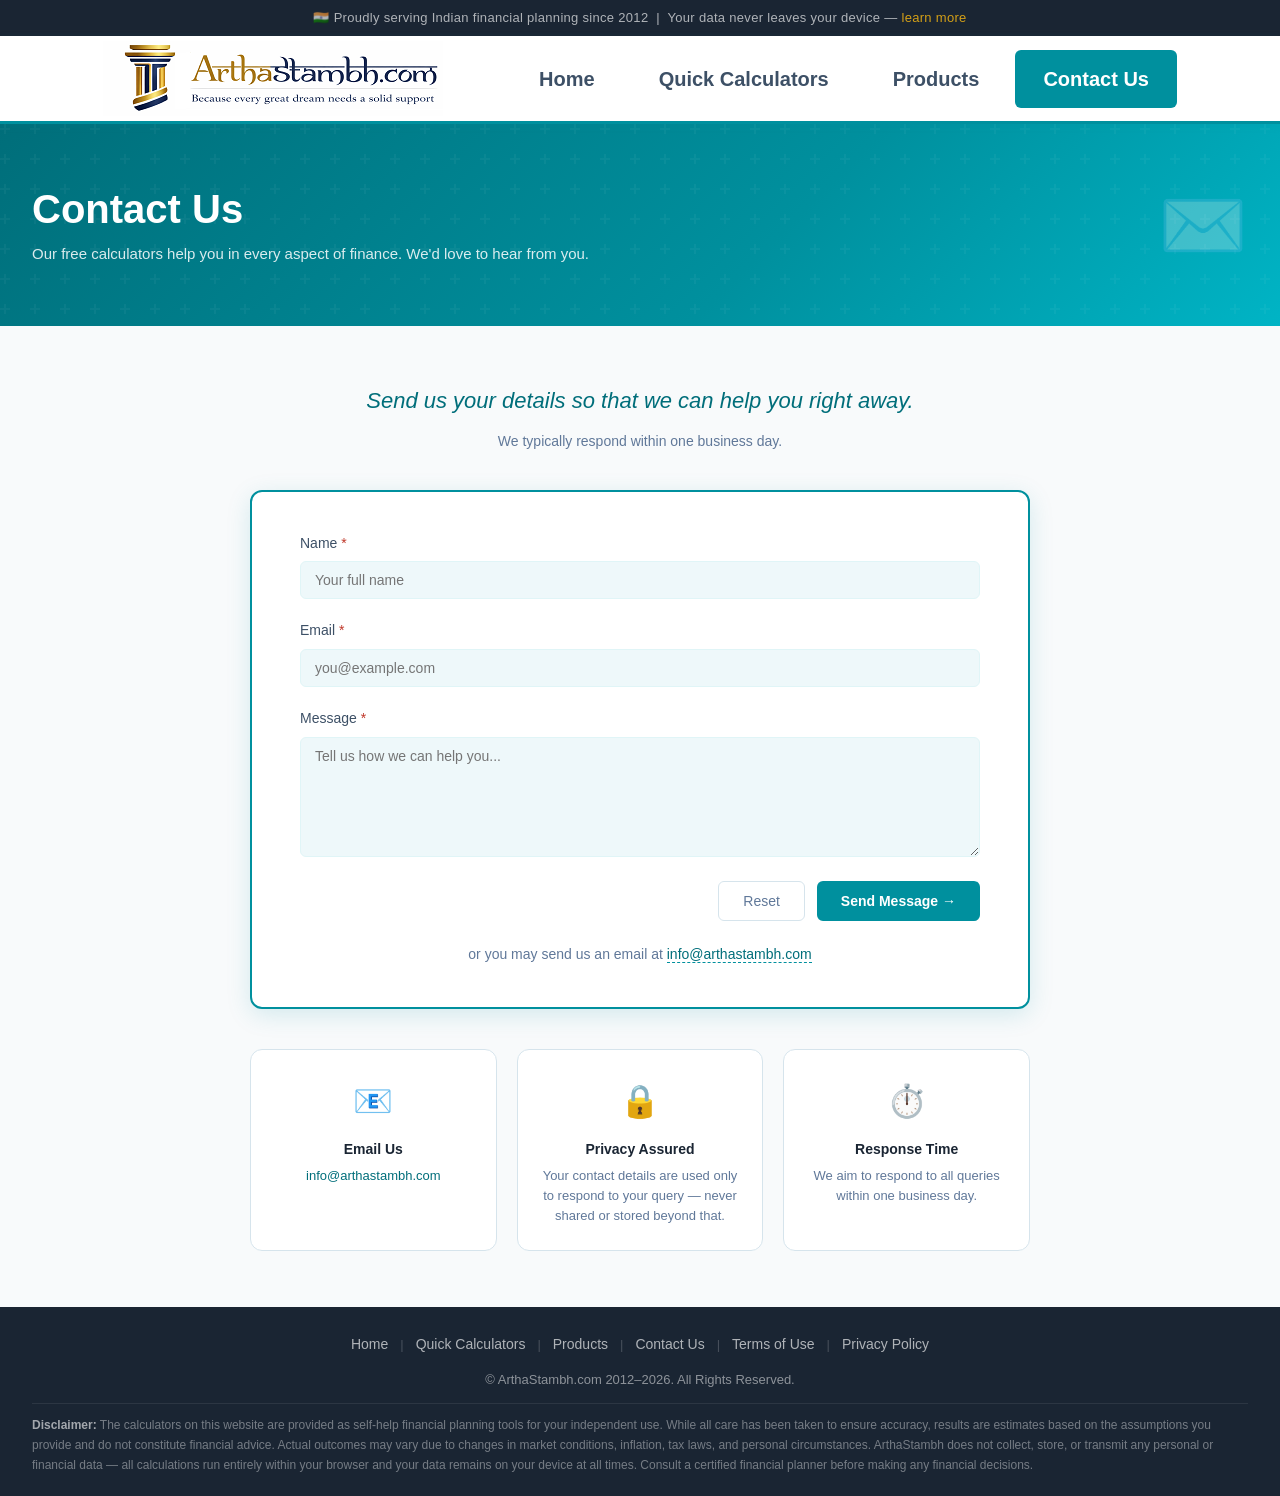
==== contact.html @ df0ec313 "Add files via upload" ====
<!DOCTYPE html>
<html lang="en">
<head>
<!-- Google tag (gtag.js) -->
<script async src="https://www.googletagmanager.com/gtag/js?id=G-GFXVPNLB74"></script>
<script>
  window.dataLayer = window.dataLayer || [];
  function gtag(){dataLayer.push(arguments);}
  gtag('js', new Date());

  gtag('config', 'G-GFXVPNLB74');
</script>
<script async src="https://pagead2.googlesyndication.com/pagead/js/adsbygoogle.js?client=ca-pub-2303770276201584"
     crossorigin="anonymous"></script>
    <meta charset="UTF-8">
    <meta name="viewport" content="width=device-width, initial-scale=1.0">
    <title>Contact Us – ArthaStambh.com</title>
    <meta name="description" content="Get in touch with ArthaStambh. Send us your query and we will help you right away.">
    <link rel="icon" href="images/favicon.ico" type="image/x-icon">
    <link rel="stylesheet" href="site.css">
    <style>
        .contact-wrap {
            max-width: 780px;
            margin: 0 auto;
        }

        .contact-intro {
            text-align: center;
            margin-bottom: 36px;
        }
        .contact-intro p {
            font-family: Calibri, 'Gill Sans MT', sans-serif;
            font-style: italic;
            font-size: 22px;
            color: var(--teal-dark);
            margin-bottom: 8px;
        }
        .contact-intro span {
            font-size: 14px;
            color: var(--ink-soft);
        }

        /* ── FORM CARD ─────────────────────────────────── */
        .contact-card {
            background: var(--white);
            border: 2px solid var(--teal);
            border-radius: var(--radius-lg);
            padding: 40px 48px;
            box-shadow: var(--shadow-md);
        }

        .form-grid {
            display: grid;
            grid-template-columns: 1fr 1fr;
            gap: 20px 32px;
        }

        .field {
            display: flex;
            flex-direction: column;
            gap: 6px;
        }
        .field.full { grid-column: 1 / -1; }

        .field label {
            font-size: 14px;
            font-weight: 500;
            color: var(--ink-mid);
        }
        .field input,
        .field textarea {
            font-family: Calibri, 'Gill Sans MT', sans-serif;
            font-size: 14px;
            color: var(--ink);
            background: #EEF8FA;
            border: 1.5px solid var(--teal-light);
            border-radius: var(--radius-sm);
            padding: 10px 14px;
            outline: none;
            transition: border-color .15s, box-shadow .15s, background .15s;
            width: 100%;
        }
        .field input:focus,
        .field textarea:focus {
            border-color: var(--teal);
            background: var(--white);
            box-shadow: 0 0 0 3px rgba(0,144,158,.12);
        }
        .field textarea {
            resize: vertical;
            min-height: 120px;
        }

        .form-actions {
            display: flex;
            align-items: center;
            justify-content: flex-end;
            gap: 12px;
            margin-top: 24px;
        }
        .btn-reset {
            background: transparent;
            border: 1.5px solid var(--border);
            border-radius: var(--radius-sm);
            font-family: Calibri, 'Gill Sans MT', sans-serif;
            font-size: 14px;
            font-weight: 500;
            color: var(--ink-soft);
            padding: 11px 24px;
            cursor: pointer;
            transition: border-color .15s, color .15s;
        }
        .btn-reset:hover { border-color: var(--ink-soft); color: var(--ink); }

        .email-alt {
            text-align: center;
            margin-top: 22px;
            font-size: 14px;
            color: var(--ink-soft);
        }
        .email-alt a {
            color: var(--teal-dark);
            font-weight: 500;
            text-decoration: none;
            border-bottom: 1px dashed var(--teal);
            transition: color .15s;
        }
        .email-alt a:hover { color: var(--teal); }

        /* ── SUCCESS MESSAGE ───────────────────────────── */
        .success-msg {
            display: none;
            background: var(--teal-light);
            border: 1.5px solid var(--teal);
            border-radius: var(--radius-lg);
            padding: 28px 32px;
            text-align: center;
            margin-top: 20px;
        }
        .success-msg .s-icon { font-size: 40px; margin-bottom: 10px; display: block; }
        .success-msg h3 { font-family: Calibri, 'Gill Sans MT', sans-serif; color: var(--teal-dark); margin-bottom: 6px; }
        .success-msg p { font-size: 14px; color: var(--ink-mid); }

        /* ── INFO CARDS ────────────────────────────────── */
        .info-cards {
            display: grid;
            grid-template-columns: repeat(3, 1fr);
            gap: 20px;
            margin-top: 40px;
        }
        .info-card {
            background: var(--white);
            border: 1px solid var(--border);
            border-radius: var(--radius-lg);
            padding: 24px 20px;
            text-align: center;
            transition: box-shadow .2s, border-color .2s;
        }
        .info-card:hover { box-shadow: var(--shadow-sm); border-color: var(--teal); }
        .info-card .ic-icon { font-size: 32px; margin-bottom: 10px; display: block; }
        .info-card h4 { font-size: 14px; font-weight: 600; color: var(--ink); margin-bottom: 4px; }
        .info-card p { font-size: 13px; color: var(--ink-soft); line-height: 1.55; margin: 0; }
        .info-card a { color: var(--teal-dark); text-decoration: none; font-weight: 500; }
        .info-card a:hover { text-decoration: underline; }

        @media (max-width: 640px) {
            .contact-card { padding: 28px 24px; }
            .form-grid { grid-template-columns: 1fr; }
            .field.full { grid-column: 1; }
            .info-cards { grid-template-columns: 1fr; }
        }
    </style>
</head>
<body>
<div id="header-placeholder"></div>

<div class="page-banner">
    <div class="page-banner-inner">
        <div>
            <h1>Contact Us</h1>
            <p>Our free calculators help you in every aspect of finance. We'd love to hear from you.</p>
        </div>
        <div class="banner-icon">✉️</div>
    </div>
</div>

<div id="page-body-wrap" class="page-body-wrap"><main class="page-content">
    <div class="contact-wrap">

        <div class="contact-intro fade-in">
            <p>Send us your details so that we can help you right away.</p>
            <span>We typically respond within one business day.</span>
        </div>

        <div class="contact-card fade-in">
            <form id="contactForm" onsubmit="submitForm(event)" method="POST" action="mailto:info@arthastambh.com" enctype="text/plain">
                <div class="form-grid" style="grid-template-columns: 1fr">
                    <div class="field">
                        <label for="name">Name <span style="color:#C0392B">*</span></label>
                        <input type="text" id="name" name="name" required autocomplete="name" placeholder="Your full name">
                    </div>
                    <div class="field">
                        <label for="email">Email <span style="color:#C0392B">*</span></label>
                        <input type="email" id="email" name="email" required autocomplete="email" placeholder="you@example.com">
                    </div>
                    <div class="field">
                        <label for="message">Message <span style="color:#C0392B">*</span></label>
                        <textarea id="message" name="message" required placeholder="Tell us how we can help you..."></textarea>
                    </div>
                </div>
                <div class="form-actions">
                    <button type="reset" class="btn-reset">Reset</button>
                    <button type="submit" class="btn-teal">Send Message →</button>
                </div>
            </form>
            <div class="email-alt">
                or you may send us an email at <a href="mailto:info@arthastambh.com">info@arthastambh.com</a>
            </div>
        </div>

        <div class="success-msg" id="successMsg">
            <span class="s-icon">✅</span>
            <h3>Thank you for reaching out!</h3>
            <p>We've received your query and will get back to you within one business day.</p>
        </div>

        <div class="info-cards fade-in">
            <div class="info-card">
                <span class="ic-icon">📧</span>
                <h4>Email Us</h4>
                <p><a href="mailto:info@arthastambh.com">info@arthastambh.com</a></p>
            </div>
            <div class="info-card">
                <span class="ic-icon">🔒</span>
                <h4>Privacy Assured</h4>
                <p>Your contact details are used only to respond to your query — never shared or stored beyond that.</p>
            </div>
            <div class="info-card">
                <span class="ic-icon">⏱️</span>
                <h4>Response Time</h4>
                <p>We aim to respond to all queries within one business day.</p>
            </div>
        </div>

    </div>
</main>

</div>
</div>
<div id="footer-placeholder"></div>
<script data-cfasync="false" src="/cdn-cgi/scripts/5c5dd728/cloudflare-static/email-decode.min.js"></script><script src="site.js"></script>
<script>
    function submitForm(e) {
        const name = document.getElementById('name').value.trim();
        const email = document.g
---- site.css ----
/* ─── RESET & TOKENS ──────────────────────────────────── */
*, *::before, *::after { margin: 0; padding: 0; box-sizing: border-box; }

:root {
    --teal:       #00909E;
    --teal-dark:  #006E7A;
    --teal-light: #E0F5F7;
    --gold:       #D4A017;
    --gold-light: #FEF3D0;
    --ink:        #1A2533;
    --ink-mid:    #3D5066;
    --ink-soft:   #607899;
    --surface:    #F8FAFB;
    --white:      #FFFFFF;
    --border:     #D6E4EC;
    --radius-lg:  12px;
    --radius-sm:  6px;
    --shadow-sm:  0 2px 8px rgba(0,144,158,.10);
    --shadow-md:  0 6px 24px rgba(0,144,158,.15);
    --shadow-lg:  0 16px 48px rgba(0,0,0,.10);
    --font-body:  Calibri, 'Gill Sans MT', 'Trebuchet MS', sans-serif;
}

html { scroll-behavior: smooth; }

body {
    font-family: var(--font-body);
    font-size: 15px;
    line-height: 1.7;
    color: var(--ink);
    background: var(--surface);
    overflow-x: hidden;
    display: flex;
    flex-direction: column;
    min-height: 100vh;
}

/* ─── AD COLUMN WRAPPERS ─────────────────────────────── */
.ad-col-left,
.ad-col-right {
    width: 160px;
    flex-shrink: 0;
}
.ad-slot {
    position: sticky;
    top: 100px;
    width: 160px;
    min-height: 100vh;
    background: transparent;
}
.page-body-wrap {
    display: flex;
    align-items: flex-start;
    gap: 20px;
    width: 100%;
    max-width: 1600px;
    margin: 0 auto;
    justify-content: center;
}
.page-body-wrap > main,
.page-body-wrap > .page-content {
    flex: 1;
    min-width: 0;
    max-width: 1280px;
}
@media (max-width: 1100px) {
    .ad-col-left, .ad-col-right { display: none; }
    .page-body-wrap { display: block; max-width: 1280px; }
}

/* ─── TOPBAR ──────────────────────────────────────────── */
.topbar {
    background: var(--ink);
    color: rgba(255,255,255,.65);
    font-size: 13px;
    text-align: center;
    padding: 7px 24px;
    letter-spacing: .3px;
    font-family: var(--font-body);
}
.topbar a { color: var(--gold); text-decoration: none; }

/* ─── HEADER ──────────────────────────────────────────── */
.site-header {
    background: var(--white);
    border-bottom: 3px solid var(--teal);
    position: sticky;
    top: 0;
    z-index: 1000;
    box-shadow: var(--shadow-sm);
}
.header-inner {
    max-width: 1200px;
    margin: 0 auto;
    padding: 0 32px;
    display: flex;
    align-items: center;
    justify-content: center;
    gap: 48px;
    height: 85px;
}
.logo-wrap {
    display: flex;
    align-items: center;
    text-decoration: none;
    flex-shrink: 0;
}
.logo-wrap img {
    height: 75px;
    width: auto;
    display: block;
}
nav.main-nav { display: flex; align-items: center; gap: 8px; }
nav.main-nav a {
    text-decoration: none;
    font-size: 20px;
    font-weight: 600;
    font-family: var(--font-body);
    color: var(--ink-mid);
    padding: 12px 28px;
    border-radius: var(--radius-sm);
    transition: background .15s, color .15s;
    white-space: nowrap;
}
nav.main-nav a:hover { background: var(--teal-light); color: var(--teal-dark); }
nav.main-nav a.active { background: var(--teal); color: var(--white); }

/* ─── PAGE HERO BANNER ───────────────────────────────── */
.page-banner {
    background: linear-gradient(135deg, var(--teal-dark) 0%, var(--teal) 60%, #00B4C5 100%);
    color: var(--white);
    padding: 40px 32px;
    position: relative;
    overflow: hidden;
}
.page-banner::before {
    content: '';
    position: absolute;
    inset: 0;
    background: url("data:image/svg+xml,%3Csvg width='60' height='60' viewBox='0 0 60 60' xmlns='http://www.w3.org/2000/svg'%3E%3Cg fill='none'%3E%3Cg fill='%23ffffff' fill-opacity='0.04'%3E%3Cpath d='M36 34v-4h-2v4h-4v2h4v4h2v-4h4v-2h-4zm0-30V0h-2v4h-4v2h4v4h2V6h4V4h-4zM6 34v-4H4v4H0v2h4v4h2v-4h4v-2H6zM6 4V0H4v4H0v2h4v4h2V6h4V4H6z'/%3E%3C/g%3E%3C/g%3E%3C/svg%3E");
    pointer-events: none;
}
.page-banner-inner {
    max-width: 1280px;
    margin: 0 auto;
    position: relative;
    display: flex;
    align-items: center;
    justify-content: space-between;
    gap: 32px;
}
.page-banner h1 {
    font-family: var(--font-body);
    font-size: clamp(26px, 3.5vw, 40px);
    font-weight: 700;
    line-height: 1.2;
    margin-bottom: 8px;
}
.page-banner p {
    font-size: 15px;
    color: rgba(255,255,255,.85);
    max-width: 560px;
}
.banner-icon { font-size: 72px; opacity: .25; flex-shrink: 0; }

/* ─── MAIN CONTENT WRAPPER ───────────────────────────── */
main.page-content {
    max-width: 1280px;
    margin: 0 auto;
    padding: 56px 32px;
    flex: 1;
}

/* ─── SECTION HEADING UTILITIES ──────────────────────── */
.section-label {
    display: inline-flex;
    align-items: center;
    gap: 6px;
    font-size: 11px;
    font-weight: 600;
    text-transform: uppercase;
    letter-spacing: 1.2px;
    color: var(--teal);
    margin-bottom: 8px;
}
.section-label::before {
    content: '';
    display: block;
    width: 20px; height: 2px;
    background: var(--teal);
    border-radius: 2px;
}
.section-title {
    font-family: var(--font-body);
    font-size: clamp(24px, 3vw, 34px);
    font-weight: 700;
    color: var(--ink);
    line-height: 1.2;
    margin-bottom: 12px;
}
.section-title em { font-style: italic; color: var(--teal); }
.section-lead {
    font-size: 15px;
    color: var(--ink-soft);
    line-height: 1.75;
    margin-bottom: 36px;
}

/* ─── BUTTON STYLES ──────────────────────────────────── */
.btn-primary {
    display: inline-flex;
    align-items: center;
    gap: 8px;
    background: var(--gold);
    color: var(--ink);
    font-weight: 600;
    font-size: 14px;
    padding: 12px 24px;
    border-radius: var(--radius-sm);
    text-decoration: none;
    transition: background .15s, transform .15s, box-shadow .15s;
    box-shadow: 0 4px 14px rgba(212,160,23,.35);
    border: none;
    cursor: pointer;
    font-family: var(--font-body);
}
.btn-primary:hover { background: #E6B020; transform: translateY(-1px); }

.btn-teal {
    display: inline-flex;
    align-items: center;
    gap: 8px;
    background: var(--teal);
    color: var(--white);
    font-weight: 600;
    font-size: 14px;
    padding: 12px 24px;
    border-radius: var(--radius-sm);
    text-decoration: none;
    transition: background .15s, transform .15s;
    border: none;
    cursor: pointer;
    font-family: var(--font-body);
}
.btn-teal:hover { background: var(--teal-dark); transform: translateY(-1px); }

.btn-outline {
    display: inline-flex;
    align-items: center;
    gap: 8px;
    background: transparent;
    color: var(--teal-dark);
    font-weight: 500;
    font-size: 14px;
    padding: 11px 22px;
    border-radius: var(--radius-sm);
    text-decoration: none;
    border: 1.5px solid var(--teal);
    transition: background .15s, color .15s;
}
.btn-outline:hover { background: var(--teal-light); }

/* ─── FOOTER ─────────────────────────────────────────── */
.site-footer {
    background: var(--ink);
    color: rgba(255,255,255,.7);
    padding: 24px 32px 20px;
    margin-top: auto;
}
.footer-inner {
    max-width: 1280px;
    margin: 0 auto;
}
.footer-nav {
    display: flex;
    align-items: center;
    justify-content: center;
    flex-wrap: wrap;
    gap: 4px;
    margin-bottom: 10px;
}
.footer-nav a {
    text-decoration: none;
    font-size: 14px;
    font-family: var(--font-body);
    color: rgba(255,255,255,.65);
    font-weight: 400;
    padding: 2px 8px;
    border-radius: 4px;
    transition: color .15s;
}
.footer-nav a:hover { color: var(--teal-light); }
.footer-nav .sep { color: rgba(255,255,255,.2); font-size: 13px; }
.footer-copy {
    text-align: center;
    font-size: 13px;
    font-family: var(--font-body);
    color: rgba(255,255,255,.5);
    margin-bottom: 12px;
}
.footer-disclaimer {
    font-size: 12px;
    font-family: var(--font-body);
    line-height: 1.65;
    color: rgba(255,255,255,.4);
    border-top: 1px solid rgba(255,255,255,.08);
    padding-top: 12px;
    margin-top: 4px;
}
.footer-disclaimer strong { color: rgba(255,255,255,.6); }

/* ─── ANIMATIONS ─────────────────────────────────────── */
.fade-in {
    opacity: 0;
    transform: translateY(20px);
    transition: opacity .55s ease, transform .55s ease;
}
.fade-in.visible { opacity: 1; transform: translateY(0); }

/* ─── RESPONSIVE ─────────────────────────────────────── */
@media (max-width: 768px) {
    .header-inner { padding: 0 20px; }
    nav.main-nav a { padding: 8px 12px; font-size: 13px; }
    main.page-content { padding: 32px 20px; }
}
@media (max-width: 560px) {
    nav.main-nav a { padding: 6px 8px; font-size: 12px; }
}


/* ═══════════════════════════════════════════════════════ */
/* MOBILE RESPONSIVE - SAFE IMPLEMENTATION                 */
/* ═══════════════════════════════════════════════════════ */

@media (max-width: 768px) {
    /* Header */
    .header-inner {
        padding: 0 16px;
        gap: 12px;
        height: auto;
        min-height: 70px;
        flex-wrap: wrap;
    }
    
    .logo-wrap img {
        height: 60px;
    }
    
    /* Navigation */
    nav.main-nav {
        flex-wrap: wrap;
        gap: 6px;
    }
    
    nav.main-nav a {
        font-size: 14px;
        padding: 8px 12px;
    }
    
    /* Main content padding */
    main.page-content {
        padding: 32px 16px;
    }
    
    /* Page banner */
    .page-banner {
        padding: 32px 16px;
    }
    
    .page-banner-inner {
        flex-direction: column;
        text-align: center;
    }
    
    .banner-icon {
        font-size: 48px;
    }
    
    /* Footer */
    .site-footer {
        padding: 24px 16px 20px;
    }
    
    .footer-nav {
        flex-wrap: wrap;
    }
    
    .footer-nav a {
        font-size: 13px;
        padding: 6px 10px;
    }
}

@media (max-width: 480px) {
    nav.main-nav a {
        font-size: 13px;
        padding: 6px 10px;
    }
    
    .page-banner h1 {
        font-size: 24px;
    }
}
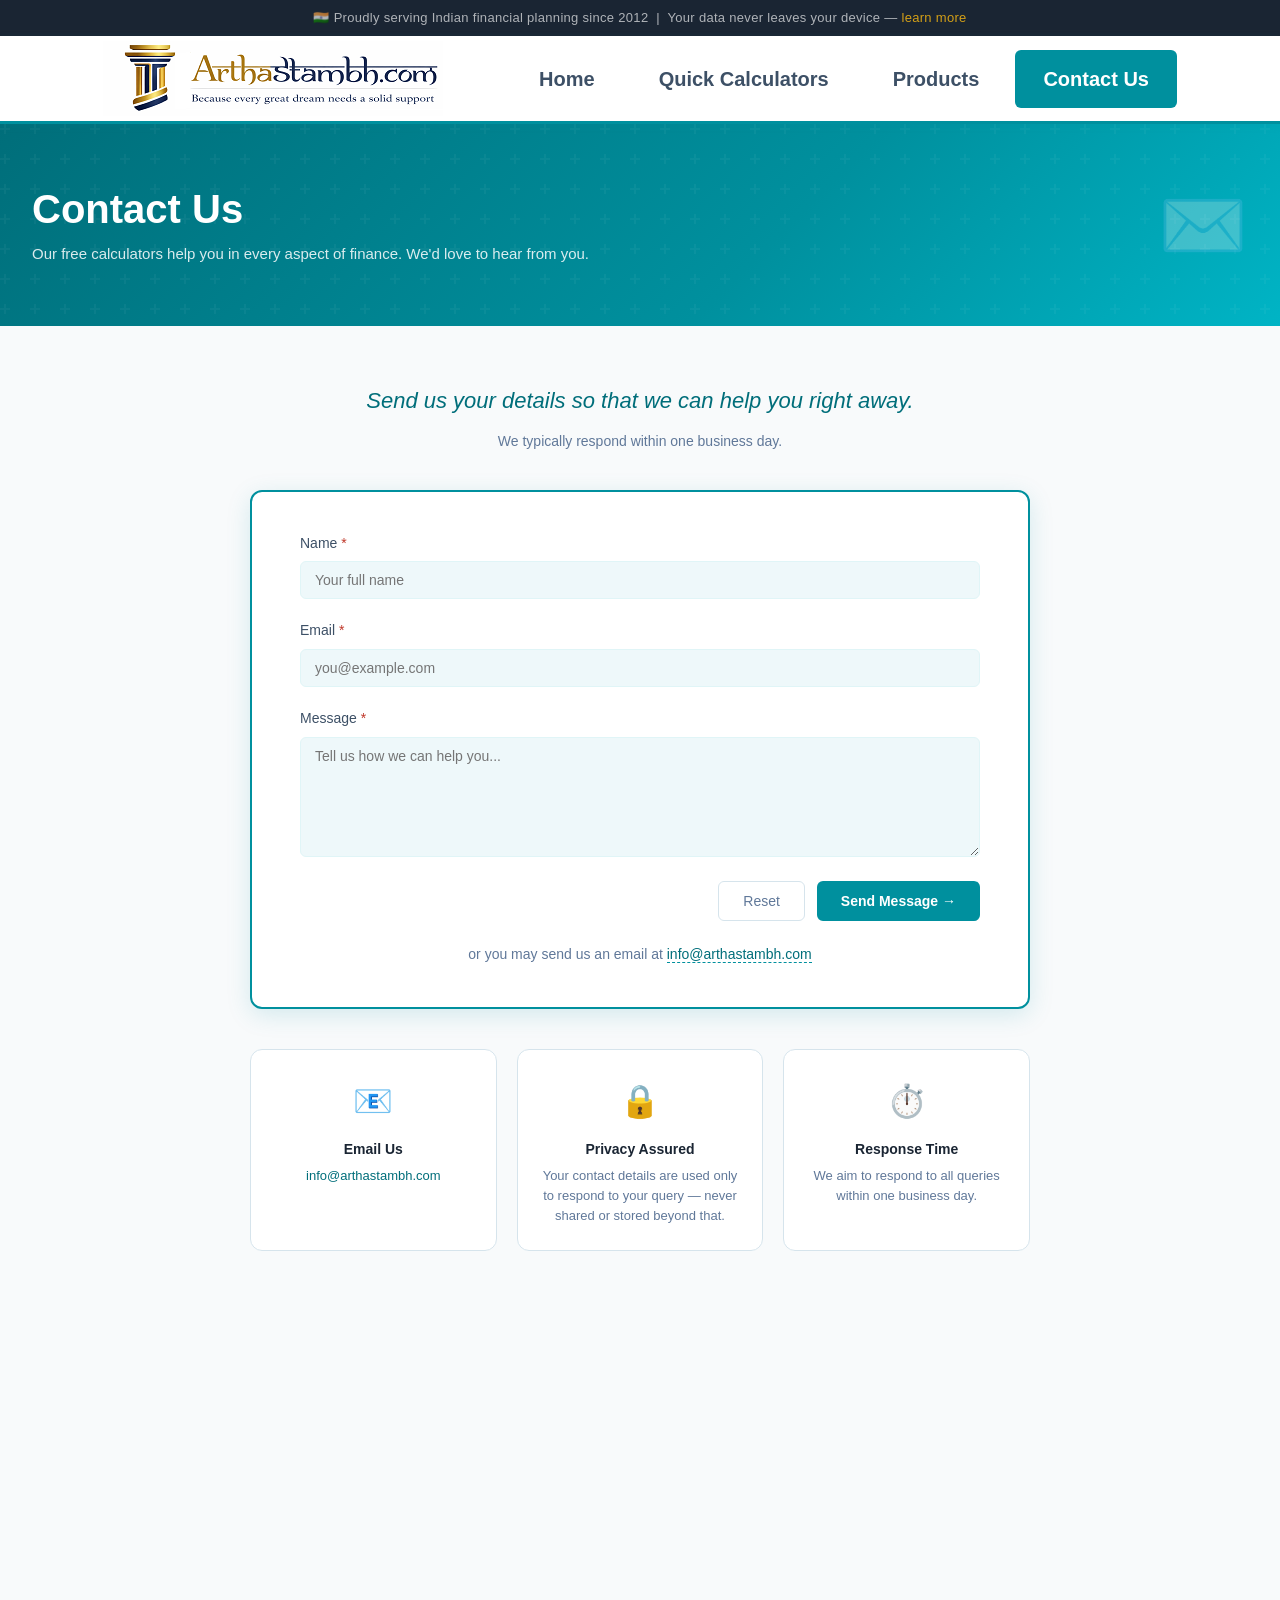
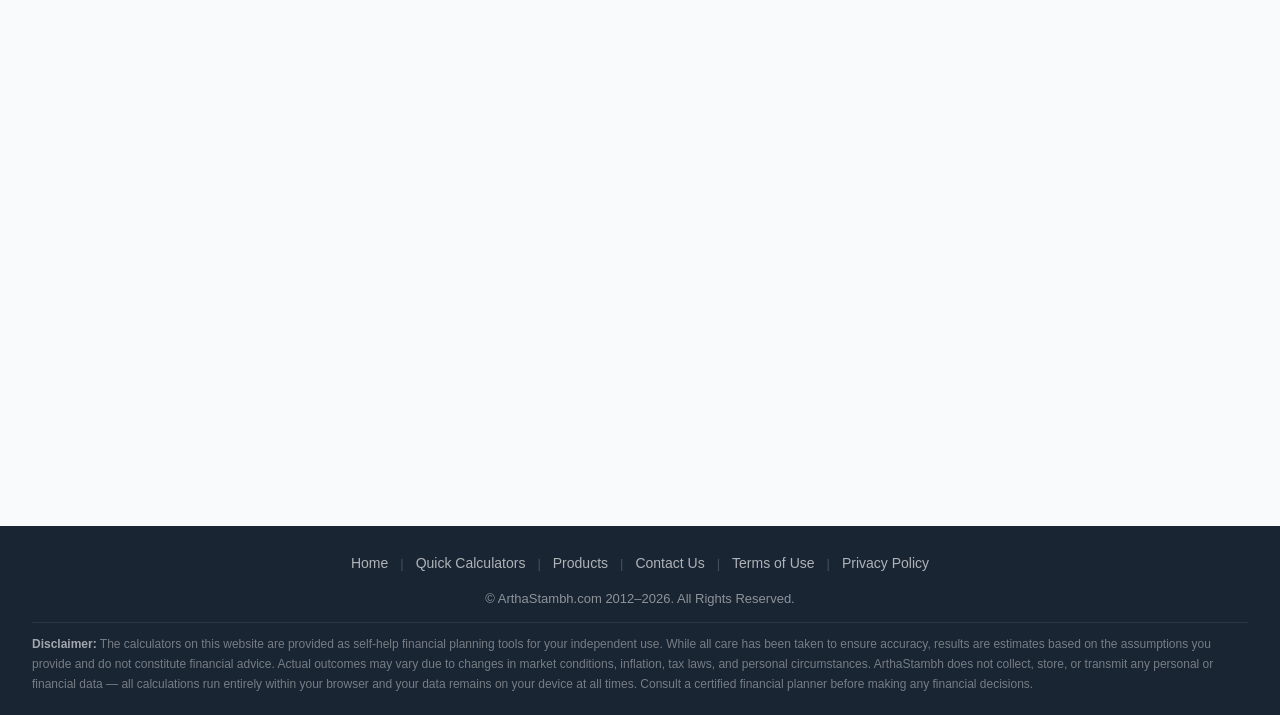
==== commit d9537b7d: "Add files via upload" ====
--- a/contact.html
+++ b/contact.html
@@ -1,17 +1,6 @@
 <!DOCTYPE html>
 <html lang="en">
 <head>
-<!-- Google tag (gtag.js) -->
-<script async src="https://www.googletagmanager.com/gtag/js?id=G-GFXVPNLB74"></script>
-<script>
-  window.dataLayer = window.dataLayer || [];
-  function gtag(){dataLayer.push(arguments);}
-  gtag('js', new Date());
-
-  gtag('config', 'G-GFXVPNLB74');
-</script>
-<script async src="https://pagead2.googlesyndication.com/pagead/js/adsbygoogle.js?client=ca-pub-2303770276201584"
-     crossorigin="anonymous"></script>
     <meta charset="UTF-8">
     <meta name="viewport" content="width=device-width, initial-scale=1.0">
     <title>Contact Us – ArthaStambh.com</title>
@@ -248,8 +237,21 @@
 </div>
 </div>
 <div id="footer-placeholder"></div>
-<script data-cfasync="false" src="/cdn-cgi/scripts/5c5dd728/cloudflare-static/email-decode.min.js"></script><script src="site.js"></script>
+<script src="site.js"></script>
 <script>
     function submitForm(e) {
         const name = document.getElementById('name').value.trim();
-        const email = document.g+        const email = document.getElementById('email').value.trim();
+        const message = document.getElementById('message').value.trim();
+
+        if (!name || !email || !message) {
+            alert('Please fill in all required fields.');
+            e.preventDefault();
+            return false;
+        }
+        // Form will submit to mailto: naturally
+        return true;
+    }
+</script>
+</body>
+</html>
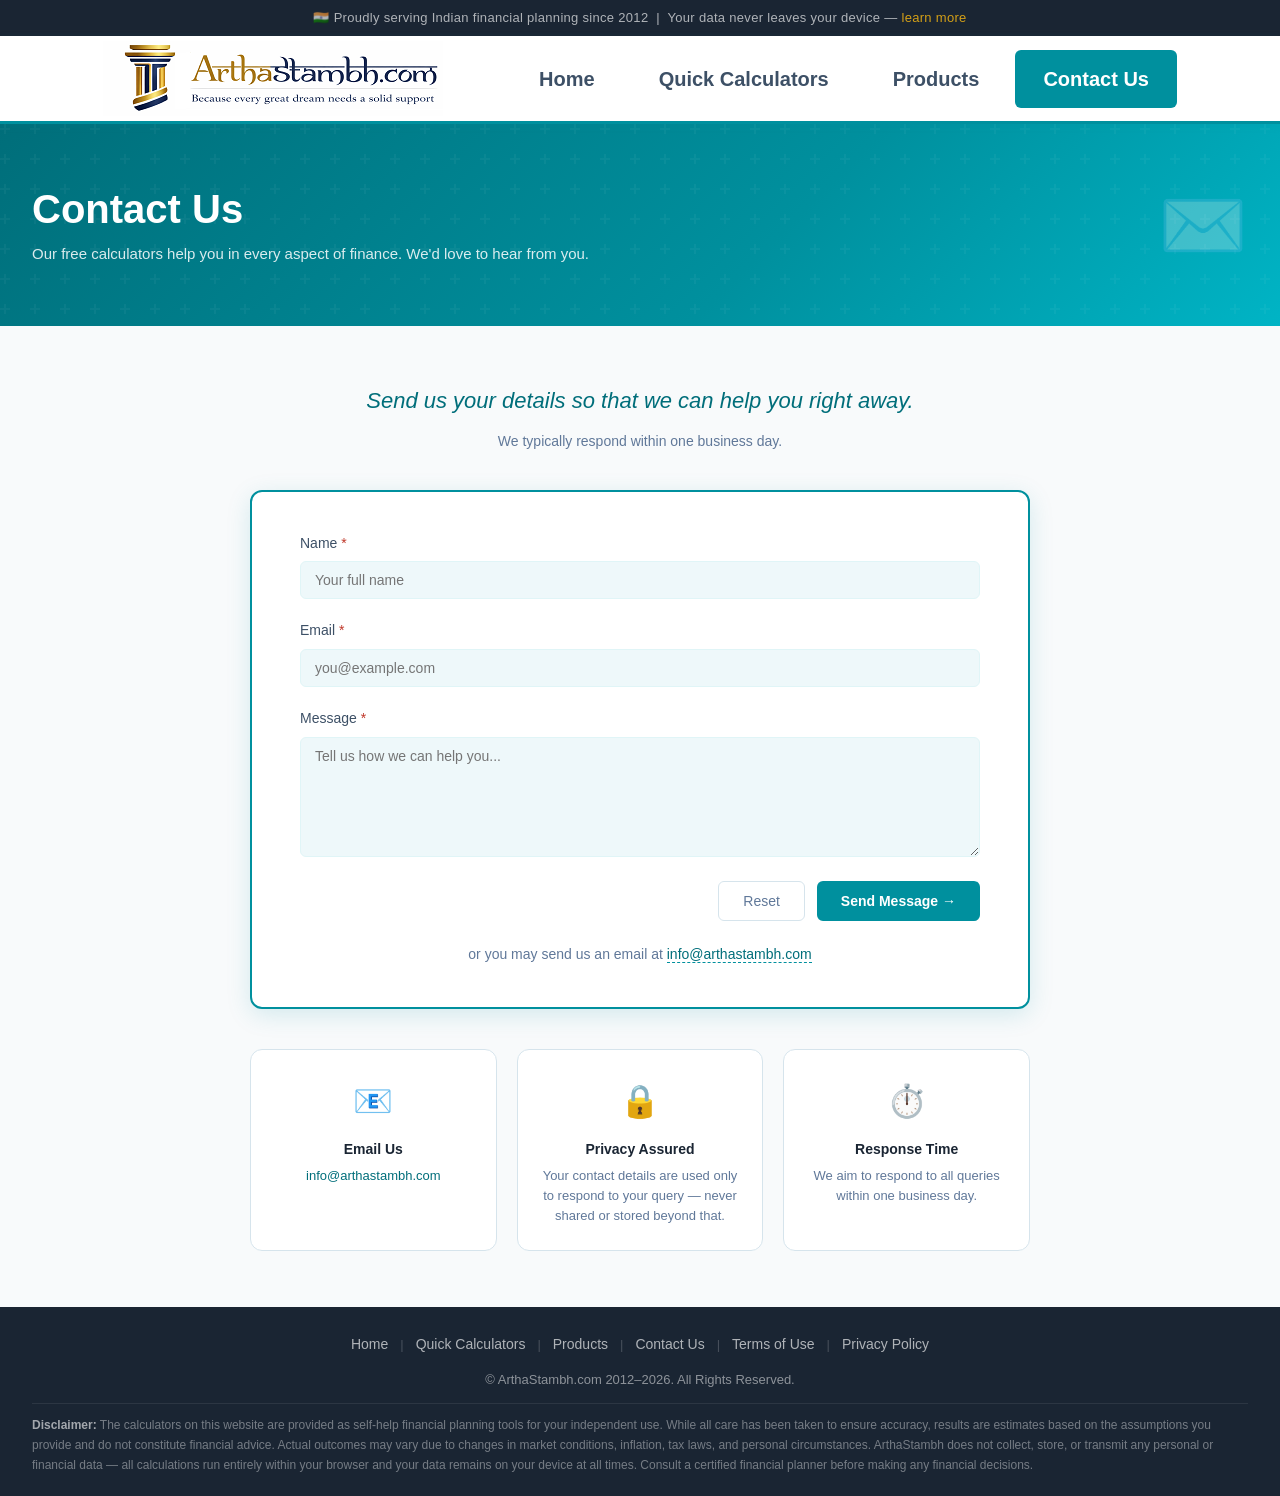
==== commit 25bb5a81: "Add files via upload" ====
--- a/contact.html
+++ b/contact.html
@@ -1,6 +1,15 @@
 <!DOCTYPE html>
 <html lang="en">
 <head>
+<!-- Google tag (gtag.js) -->
+<script async src="https://www.googletagmanager.com/gtag/js?id=G-GFXVPNLB74"></script>
+<script>
+  window.dataLayer = window.dataLayer || [];
+  function gtag(){dataLayer.push(arguments);}
+  gtag('js', new Date());
+
+  gtag('config', 'G-GFXVPNLB74');
+</script>
     <meta charset="UTF-8">
     <meta name="viewport" content="width=device-width, initial-scale=1.0">
     <title>Contact Us – ArthaStambh.com</title>
--- a/site.css
+++ b/site.css
@@ -40,13 +40,12 @@
 .ad-col-right {
     width: 160px;
     flex-shrink: 0;
+    position: sticky;
+    top: 10px;
+    background: transparent;
 }
 .ad-slot {
-    position: sticky;
-    top: 100px;
-    width: 160px;
-    min-height: 100vh;
-    background: transparent;
+    min-height: 300px;
 }
 .page-body-wrap {
     display: flex;
